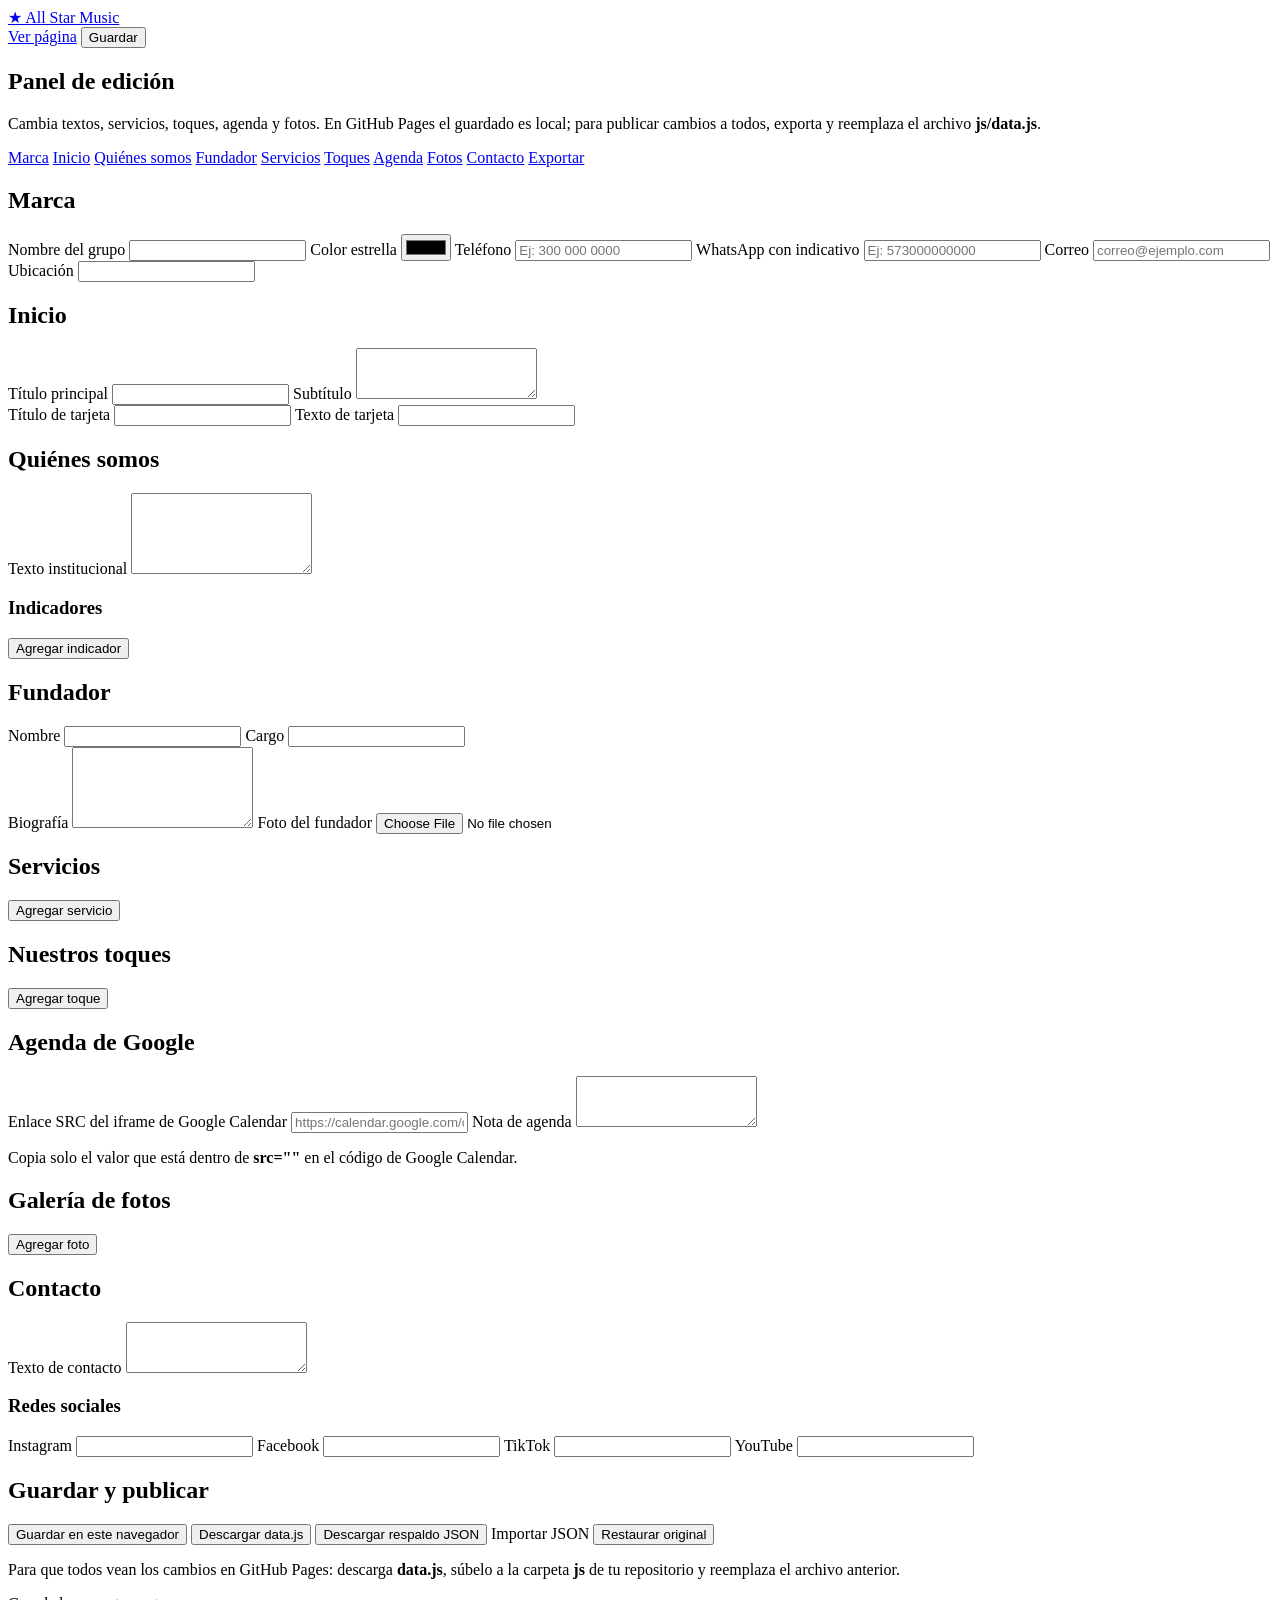
==== admin.html @ 418ec7d7 "Add files via upload" ====
<!DOCTYPE html>
<html lang="es">
<head>
  <meta charset="UTF-8" />
  <meta name="viewport" content="width=device-width, initial-scale=1.0" />
  <title>Panel de edición | All Star Music</title>
  <link rel="stylesheet" href="css/styles.css" />
</head>
<body class="admin-body">
  <header class="admin-header">
    <div class="container admin-nav">
      <a class="brand" href="index.html">
        <span class="brand-star">★</span>
        <span>All Star Music</span>
      </a>
      <div class="admin-actions">
        <a class="btn btn-outline btn-small" href="index.html" target="_blank">Ver página</a>
        <button class="btn btn-small" id="saveBtn">Guardar</button>
      </div>
    </div>
  </header>

  <main class="container admin-layout">
    <aside class="admin-sidebar">
      <h1>Panel de edición</h1>
      <p>
        Cambia textos, servicios, toques, agenda y fotos. En GitHub Pages el guardado es local;
        para publicar cambios a todos, exporta y reemplaza el archivo <strong>js/data.js</strong>.
      </p>
      <nav>
        <a href="#marca">Marca</a>
        <a href="#inicio-admin">Inicio</a>
        <a href="#quienes-admin">Quiénes somos</a>
        <a href="#fundador-admin">Fundador</a>
        <a href="#servicios-admin">Servicios</a>
        <a href="#toques-admin">Toques</a>
        <a href="#agenda-admin">Agenda</a>
        <a href="#galeria-admin">Fotos</a>
        <a href="#contacto-admin">Contacto</a>
        <a href="#exportar-admin">Exportar</a>
      </nav>
    </aside>

    <section class="admin-panel">
      <form id="adminForm">
        <section class="admin-card" id="marca">
          <h2>Marca</h2>
          <div class="form-grid">
            <label>Nombre del grupo
              <input id="brand_name" type="text" />
            </label>
            <label>Color estrella
              <input id="brand_primaryColor" type="color" />
            </label>
            <label>Teléfono
              <input id="brand_phone" type="text" placeholder="Ej: 300 000 0000" />
            </label>
            <label>WhatsApp con indicativo
              <input id="brand_whatsapp" type="text" placeholder="Ej: 573000000000" />
            </label>
            <label>Correo
              <input id="brand_email" type="email" placeholder="correo@ejemplo.com" />
            </label>
            <label>Ubicación
              <input id="brand_location" type="text" />
            </label>
          </div>
        </section>

        <section class="admin-card" id="inicio-admin">
          <h2>Inicio</h2>
          <label>Título principal
            <input id="hero_title" type="text" />
          </label>
          <label>Subtítulo
            <textarea id="hero_subtitle" rows="3"></textarea>
          </label>
          <div class="form-grid">
            <label>Título de tarjeta
              <input id="hero_cardTitle" type="text" />
            </label>
            <label>Texto de tarjeta
              <input id="hero_cardText" type="text" />
            </label>
          </div>
        </section>

        <section class="admin-card" id="quienes-admin">
          <h2>Quiénes somos</h2>
          <label>Texto institucional
            <textarea id="about_text" rows="5"></textarea>
          </label>

          <h3>Indicadores</h3>
          <div id="statsEditor" class="editor-list"></div>
          <button type="button" class="btn btn-outline btn-small" id="addStatBtn">Agregar indicador</button>
        </section>

        <section class="admin-card" id="fundador-admin">
          <h2>Fundador</h2>
          <div class="form-grid">
            <label>Nombre
              <input id="founder_name" type="text" />
            </label>
            <label>Cargo
              <input id="founder_role" type="text" />
            </label>
          </div>
          <label>Biografía
            <textarea id="founder_bio" rows="5"></textarea>
          </label>
          <label>Foto del fundador
            <input id="founder_photoFile" type="file" accept="image/*" />
          </label>
          <input id="founder_photo" type="hidden" />
          <div id="founderPhotoPreview" class="image-preview"></div>
        </section>

        <section class="admin-card" id="servicios-admin">
          <h2>Servicios</h2>
          <div id="servicesEditor" class="editor-list"></div>
          <button type="button" class="btn btn-outline btn-small" id="addServiceBtn">Agregar servicio</button>
        </section>

        <section class="admin-card" id="toques-admin">
          <h2>Nuestros toques</h2>
          <div id="toquesEditor" class="editor-list"></div>
          <button type="button" class="btn btn-outline btn-small" id="addToqueBtn">Agregar toque</button>
        </section>

        <section class="admin-card" id="agenda-admin">
          <h2>Agenda de Google</h2>
          <label>Enlace SRC del iframe de Google Calendar
            <input id="calendar_embedSrc" type="url" placeholder="https://calendar.google.com/calendar/embed?src=..." />
          </label>
          <label>Nota de agenda
            <textarea id="calendar_note" rows="3"></textarea>
          </label>
          <p class="help-text">
            Copia solo el valor que está dentro de <strong>src=""</strong> en el código de Google Calendar.
          </p>
        </section>

        <section class="admin-card" id="galeria-admin">
          <h2>Galería de fotos</h2>
          <div id="galleryEditor" class="editor-list"></div>
          <button type="button" class="btn btn-outline btn-small" id="addPhotoBtn">Agregar foto</button>
        </section>

        <section class="admin-card" id="contacto-admin">
          <h2>Contacto</h2>
          <label>Texto de contacto
            <textarea id="contact_text" rows="3"></textarea>
          </label>
          <h3>Redes sociales</h3>
          <div class="form-grid">
            <label>Instagram
              <input id="social_instagram" type="url" />
            </label>
            <label>Facebook
              <input id="social_facebook" type="url" />
            </label>
            <label>TikTok
              <input id="social_tiktok" type="url" />
            </label>
            <label>YouTube
              <input id="social_youtube" type="url" />
            </label>
          </div>
        </section>

        <section class="admin-card" id="exportar-admin">
          <h2>Guardar y publicar</h2>
          <div class="button-row">
            <button type="button" class="btn" id="saveLocalBtn">Guardar en este navegador</button>
            <button type="button" class="btn btn-outline" id="exportDataBtn">Descargar data.js</button>
            <button type="button" class="btn btn-outline" id="exportJsonBtn">Descargar respaldo JSON</button>
            <label class="btn btn-outline file-btn">
              Importar JSON
              <input id="importJsonInput" type="file" accept="application/json" hidden />
            </label>
            <button type="button" class="btn btn-danger" id="resetBtn">Restaurar original</button>
          </div>
          <p class="help-text">
            Para que todos vean los cambios en GitHub Pages: descarga <strong>data.js</strong>,
            súbelo a la carpeta <strong>js</strong> de tu repositorio y reemplaza el archivo anterior.
          </p>
        </section>
      </form>
    </section>
  </main>

  <div class="toast" id="toast">Guardado correctamente</div>

  <script src="js/data.js"></script>
  <script src="js/admin.js"></script>
</body>
</html>
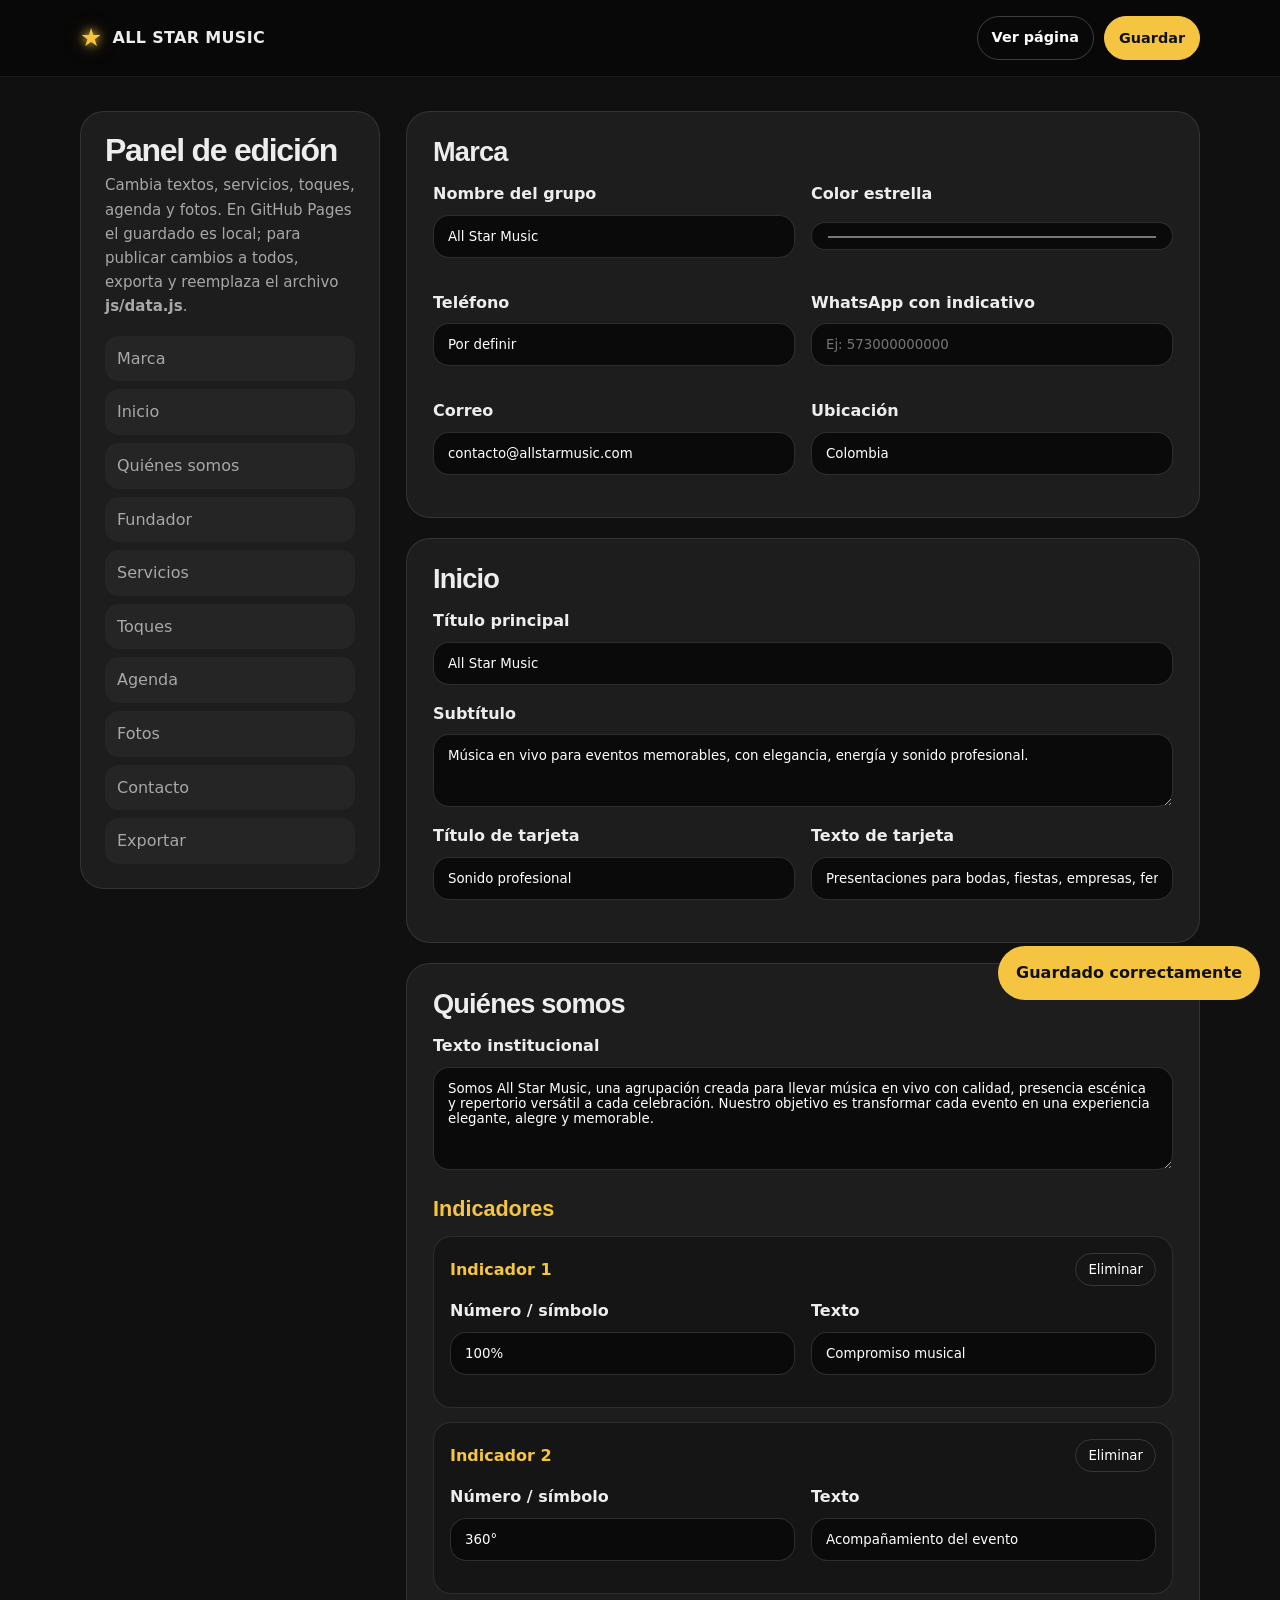
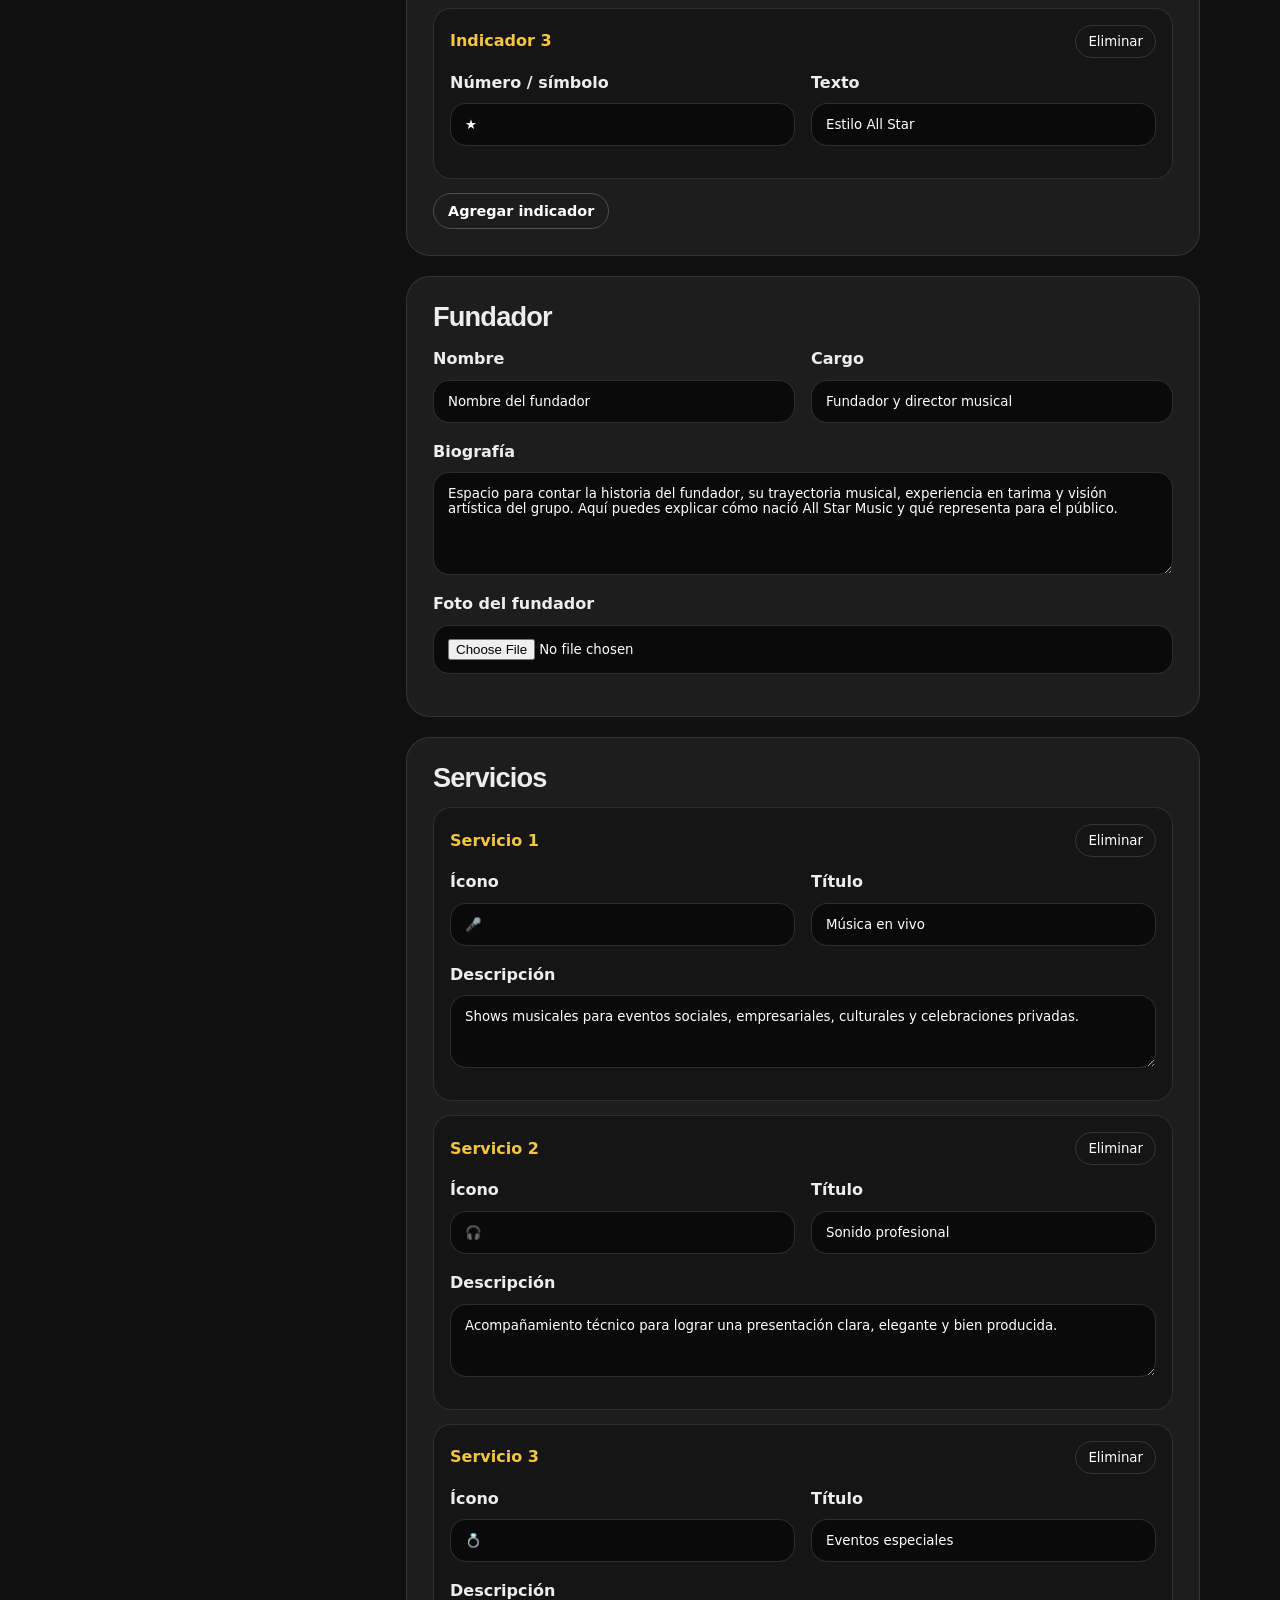
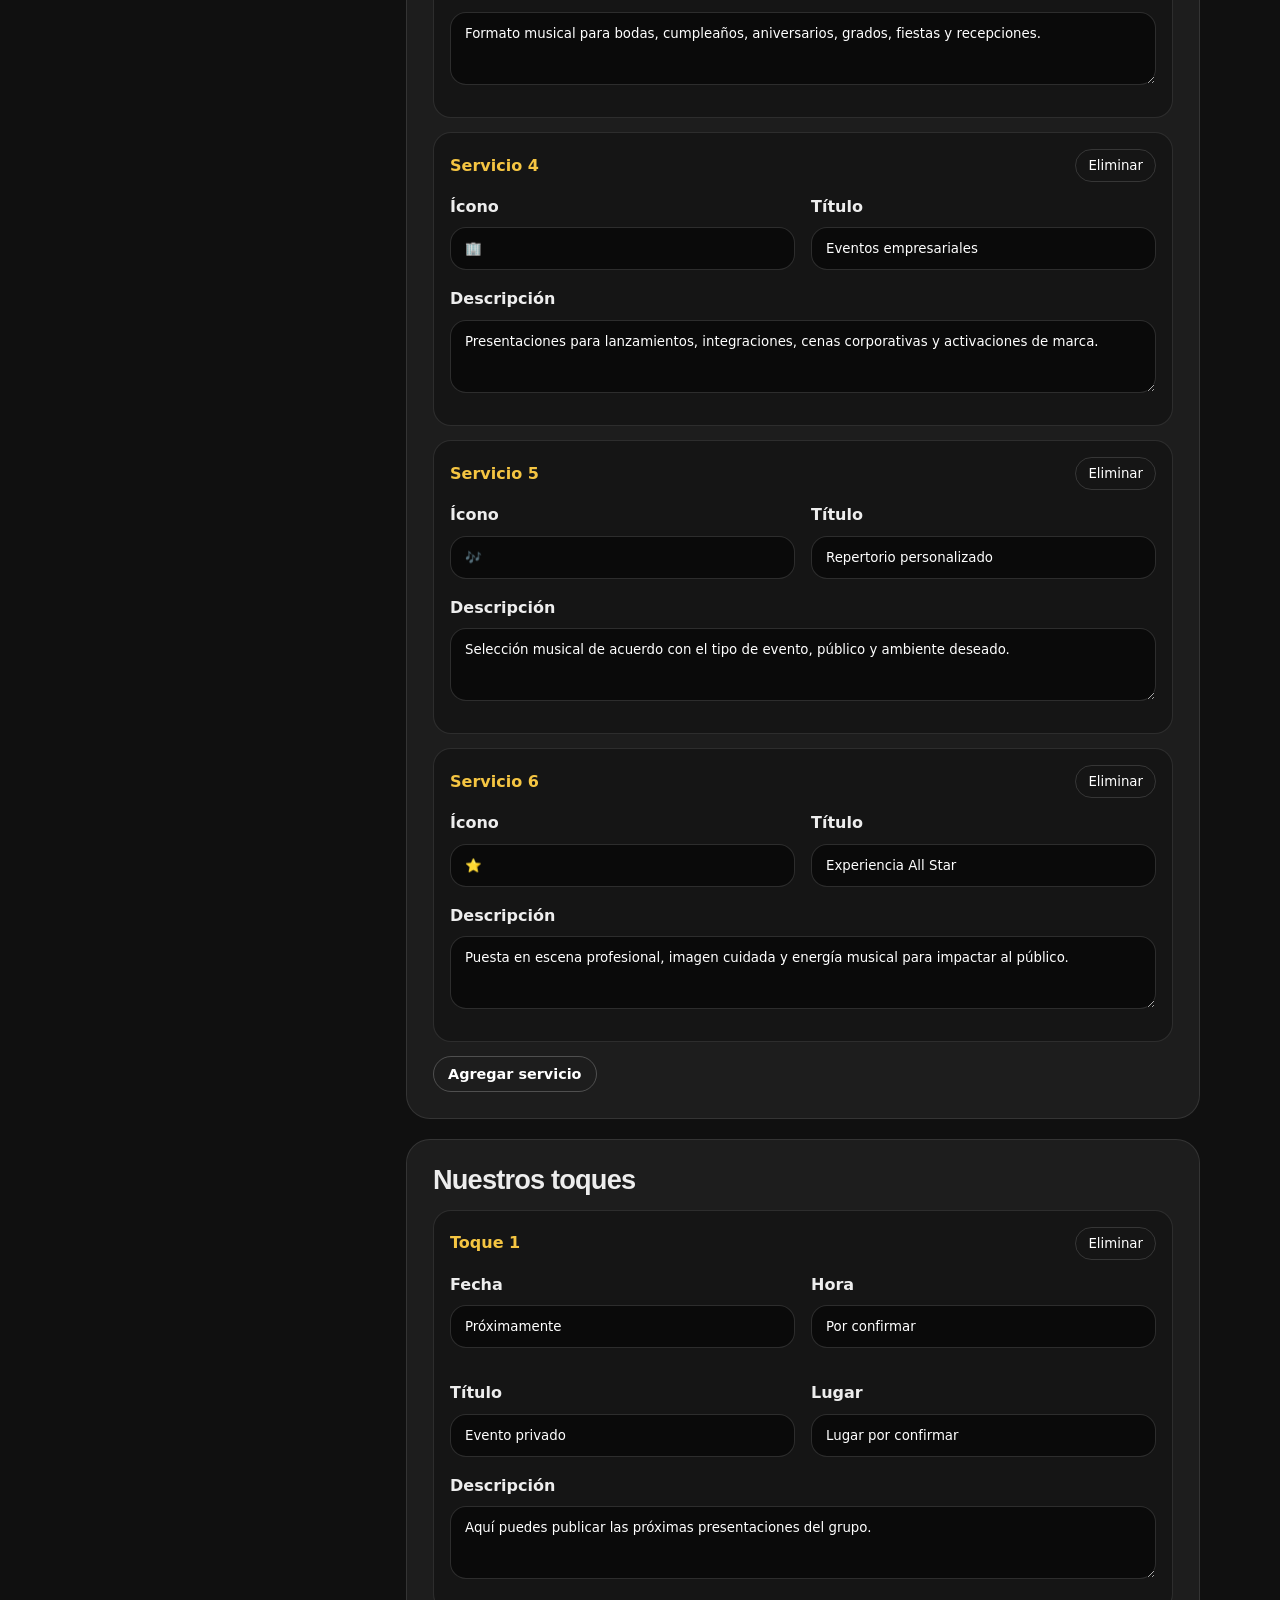
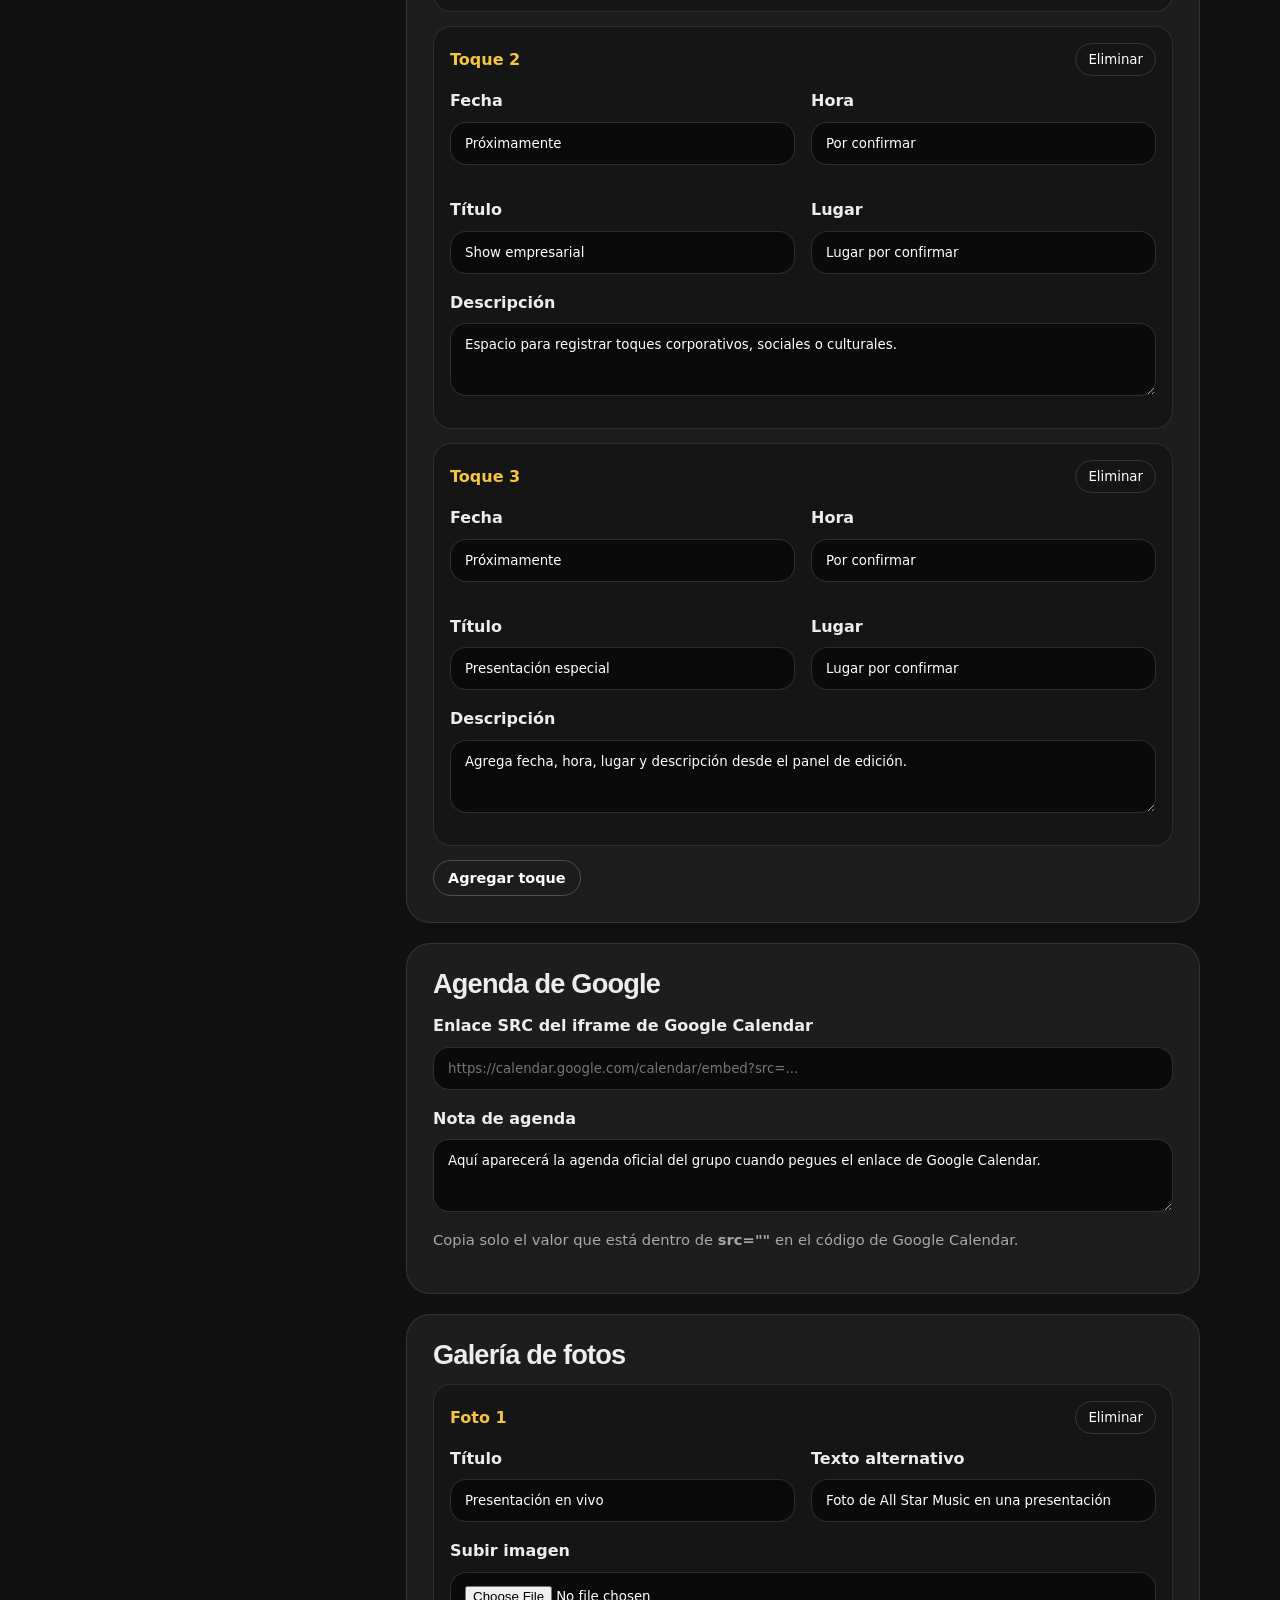
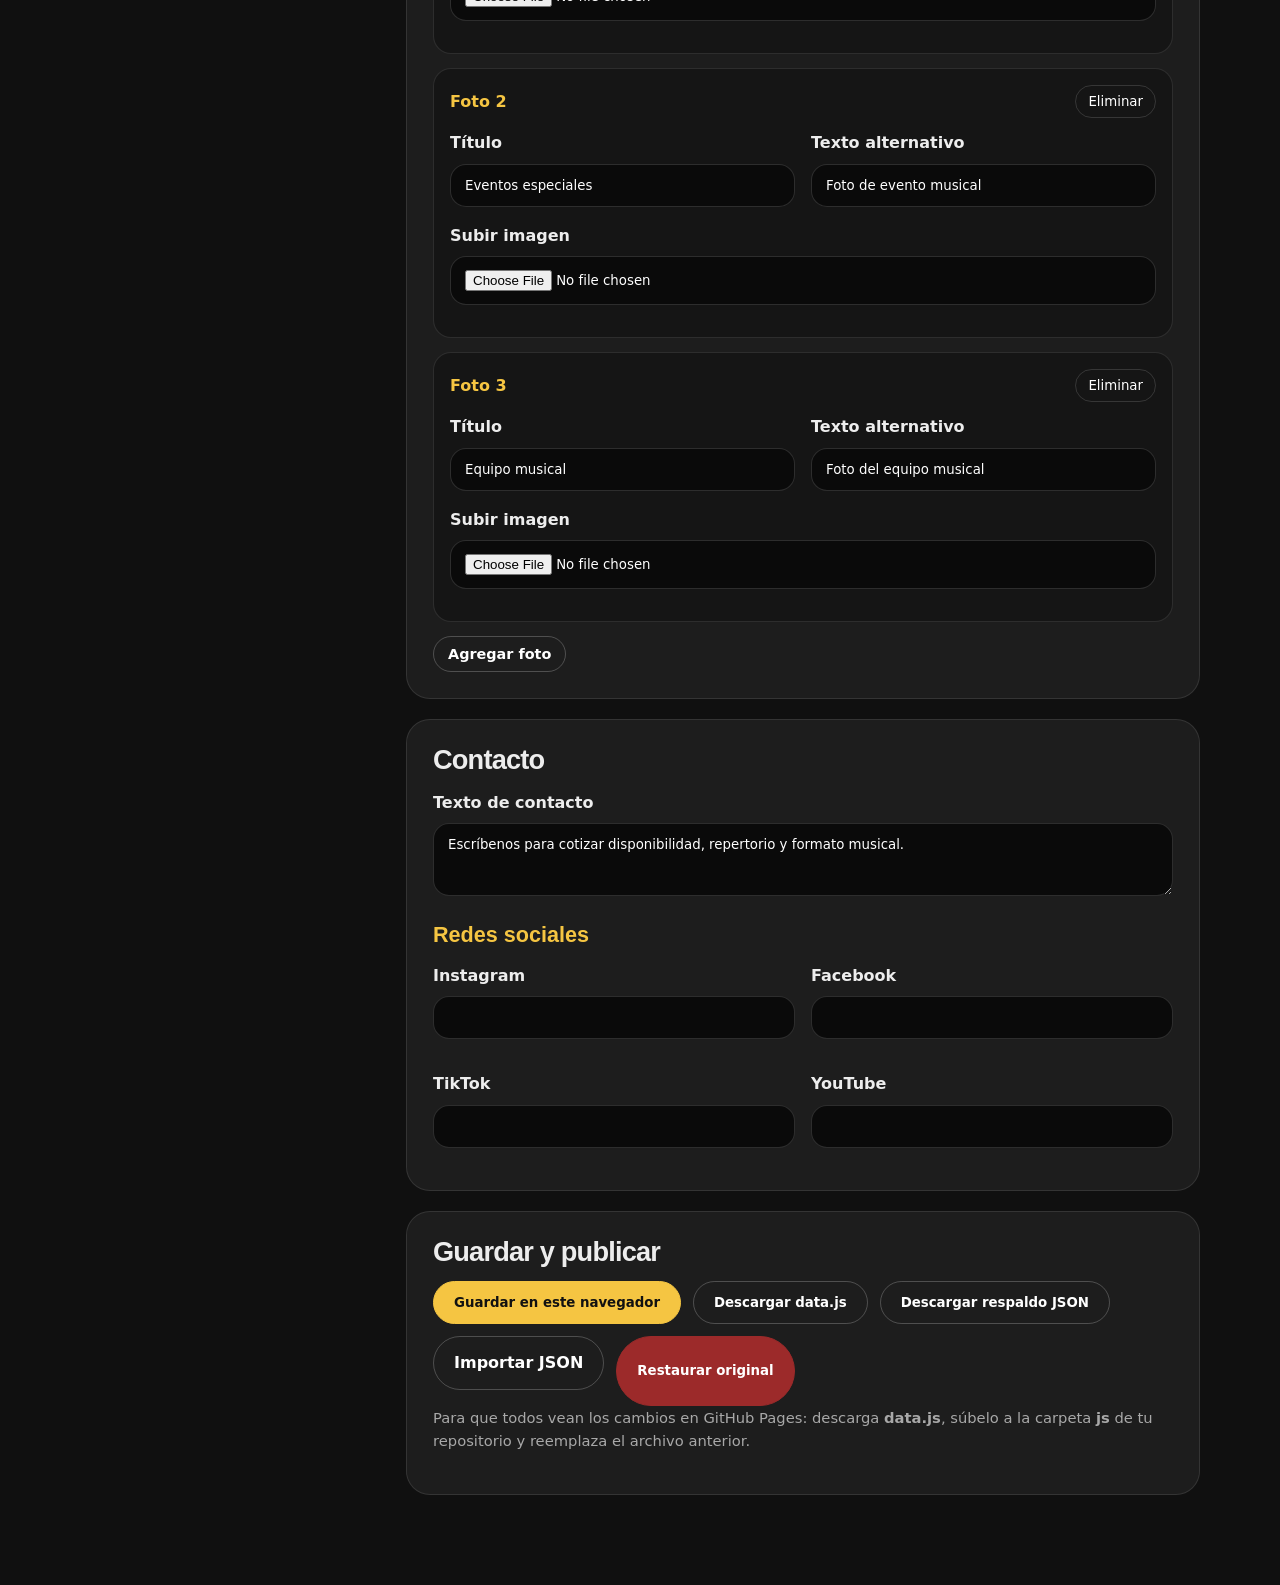
==== commit 234bcd90: "Add files via upload" ====
--- a/css/styles.css
+++ b/css/styles.css
@@ -0,0 +1,1032 @@
+
+/* Fuente estilo Acuario Music */
+@import url('https://fonts.googleapis.com/css2?family=Orbitron:wght@700;900&display=swap');
+
+body, h1, h2, h3, .hero-text {
+    font-family: 'Orbitron', sans-serif;
+}
+
+/* Paleta colores Acuario Music */
+:root {
+    --black: #0b0b0b;
+    --dark: #1a1a2e;
+    --gray-900: #2c2c3c;
+    --gray-400: #d8d8ff;
+    --star: #ffcc00;
+    --star-soft: rgba(255,204,0,0.25);
+}
+
+/* Hero gradiente animado */
+.hero {
+    background: linear-gradient(120deg, #0b0b0b, #1a1a2e, #ffcc00, #1a1a2e);
+    background-size: 400% 400%;
+    animation: gradientMove 20s ease infinite;
+    position: relative;
+}
+
+@keyframes gradientMove {
+    0%{background-position:0% 50%;}
+    50%{background-position:100% 50%;}
+    100%{background-position:0% 50%;}
+}
+
+/* Glow neón en hero y estrella */
+.brand-star, .hero h1, .hero-card span {
+    animation: glow 2s infinite alternate;
+    color: var(--star);
+    text-shadow: 0 0 15px var(--star), 0 0 40px var(--star-soft), 0 0 60px var(--star-soft);
+}
+
+@keyframes glow {
+    0%{text-shadow:0 0 15px var(--star), 0 0 40px var(--star-soft);}
+    50%{text-shadow:0 0 30px var(--star), 0 0 80px var(--star-soft);}
+    100%{text-shadow:0 0 15px var(--star), 0 0 40px var(--star-soft);}
+}
+
+/* Fade-in scroll */
+.fade-up {
+    opacity: 0;
+    transform: translateY(30px);
+    transition: opacity 1s ease, transform 1s ease;
+}
+.fade-up.show {
+    opacity: 1;
+    transform: translateY(0);
+}
+
+/* Hover glow tarjetas estilo Acuario */
+.info-card:hover, .toque-card:hover, .gallery-item:hover {
+    transform: scale(1.08);
+    border-color: var(--star);
+    box-shadow: 0 0 40px var(--star-soft);
+    transition: transform 0.3s ease, box-shadow 0.3s ease;
+}
+
+/* Partículas hero más visibles */
+.hero::before {
+    content:'';
+    position:absolute;
+    inset:0;
+    background: radial-gradient(circle, rgba(255,204,0,0.15) 1px, transparent 1px);
+    background-size:12px 12px;
+    animation: moveParticles 15s linear infinite;
+}
+@keyframes moveParticles{
+    0%{background-position:0 0;}
+    100%{background-position:300px 300px;}
+}
+
+
+/* Fuente display llamativa */
+@import url('https://fonts.googleapis.com/css2?family=Orbitron:wght@700;900&display=swap');
+
+body, h1, h2, h3, .hero-text {
+    font-family: 'Orbitron', sans-serif;
+}
+
+/* Paleta vibrante */
+:root {
+    --black: #0b0b0b;
+    --dark: #1a1a1a;
+    --gray-900: #2e2e2e;
+    --gray-400: #d0d0d0;
+    --star: #ffcc00;
+    --star-soft: rgba(255,204,0,0.25);
+}
+
+/* Hero con gradiente animado */
+.hero {
+    background: linear-gradient(120deg, #1a1a1a, #ffcc00, #1a1a1a, #ff6600);
+    background-size: 300% 300%;
+    animation: gradientMove 15s ease infinite;
+}
+
+@keyframes gradientMove {
+    0%{background-position:0% 50%;}
+    50%{background-position:100% 50%;}
+    100%{background-position:0% 50%;}
+}
+
+/* Glow animado en hero y estrella */
+.brand-star, .hero h1, .hero-card span {
+    animation: glow 2s infinite alternate;
+    color: var(--star);
+    text-shadow: 0 0 10px var(--star), 0 0 20px var(--star-soft), 0 0 30px var(--star-soft);
+}
+
+@keyframes glow {
+    0%{text-shadow:0 0 10px var(--star), 0 0 20px var(--star-soft);}
+    50%{text-shadow:0 0 25px var(--star), 0 0 50px var(--star-soft);}
+    100%{text-shadow:0 0 10px var(--star), 0 0 20px var(--star-soft);}
+}
+
+/* Fade-in scroll */
+.fade-up {
+    opacity: 0;
+    transform: translateY(20px);
+    transition: opacity 0.8s ease, transform 0.8s ease;
+}
+.fade-up.show {
+    opacity: 1;
+    transform: translateY(0);
+}
+
+/* Hover glow tarjetas */
+.info-card:hover, .toque-card:hover, .gallery-item:hover {
+    transform: scale(1.05);
+    border-color: var(--star);
+    box-shadow: 0 0 30px var(--star-soft);
+    transition: transform 0.3s ease, box-shadow 0.3s ease;
+}
+
+/* Hero partículas más visibles */
+.hero::before {
+    content:'';
+    position:absolute;
+    inset:0;
+    background: radial-gradient(circle, rgba(255,204,0,0.12) 1px, transparent 1px);
+    background-size:15px 15px;
+    animation: moveParticles 10s linear infinite;
+}
+@keyframes moveParticles{
+    0%{background-position:0 0;}
+    100%{background-position:200px 200px;}
+}
+
+:root {
+  --black: #090909;
+  --dark: #131313;
+  --gray-900: #1f1f1f;
+  --gray-800: #2b2b2b;
+  --gray-700: #3a3a3a;
+  --gray-400: #a8a8a8;
+  --gray-200: #ededed;
+  --white: #ffffff;
+  --star: #f5c542;
+  --star-soft: rgba(245, 197, 66, 0.18);
+  --radius: 24px;
+  --shadow: 0 24px 80px rgba(0, 0, 0, 0.38);
+  --font: Inter, ui-sans-serif, system-ui, -apple-system, BlinkMacSystemFont, "Segoe UI", sans-serif;
+}
+
+* {
+  box-sizing: border-box;
+}
+
+html {
+  scroll-behavior: smooth;
+}
+
+body {
+  margin: 0;
+  font-family: var(--font);
+  color: var(--gray-200);
+  background: var(--black);
+  line-height: 1.6;
+}
+
+a {
+  color: inherit;
+  text-decoration: none;
+}
+
+img {
+  display: block;
+  width: 100%;
+}
+
+button,
+input,
+textarea {
+  font-family: inherit;
+}
+
+.container {
+  width: min(1120px, calc(100% - 40px));
+  margin: 0 auto;
+}
+
+.site-header {
+  position: sticky;
+  top: 0;
+  z-index: 30;
+  backdrop-filter: blur(16px);
+  background: rgba(9, 9, 9, 0.84);
+  border-bottom: 1px solid rgba(255, 255, 255, 0.08);
+}
+
+.nav {
+  height: 76px;
+  display: flex;
+  align-items: center;
+  justify-content: space-between;
+}
+
+.brand {
+  display: inline-flex;
+  align-items: center;
+  gap: 10px;
+  font-weight: 900;
+  letter-spacing: 0.02em;
+  text-transform: uppercase;
+}
+
+.brand-star {
+  color: var(--star);
+  font-size: 1.55rem;
+  filter: drop-shadow(0 0 10px var(--star-soft));
+}
+
+.nav-links {
+  display: flex;
+  align-items: center;
+  gap: 22px;
+  color: var(--gray-400);
+  font-size: 0.95rem;
+}
+
+.nav-links a:hover {
+  color: var(--white);
+}
+
+.nav-toggle {
+  display: none;
+  border: 0;
+  background: transparent;
+  color: var(--white);
+  font-size: 2rem;
+}
+
+.btn {
+  display: inline-flex;
+  align-items: center;
+  justify-content: center;
+  border: 1px solid var(--star);
+  background: var(--star);
+  color: #111;
+  padding: 13px 20px;
+  border-radius: 999px;
+  font-weight: 800;
+  cursor: pointer;
+  transition: transform 0.18s ease, background 0.18s ease, color 0.18s ease;
+}
+
+.btn:hover {
+  transform: translateY(-2px);
+}
+
+.btn-outline {
+  background: transparent;
+  color: var(--white);
+  border-color: rgba(255, 255, 255, 0.22);
+}
+
+.btn-outline:hover {
+  border-color: var(--star);
+  color: var(--star);
+}
+
+.btn-small {
+  padding: 9px 14px;
+  font-size: 0.9rem;
+}
+
+.btn-danger {
+  border-color: #9c2a2a;
+  background: #9c2a2a;
+  color: #fff;
+}
+
+.hero {
+  position: relative;
+  min-height: 720px;
+  display: grid;
+  align-items: center;
+  overflow: hidden;
+  background:
+    radial-gradient(circle at 80% 20%, rgba(245, 197, 66, 0.18), transparent 26%),
+    linear-gradient(135deg, #050505 0%, #171717 48%, #2c2c2c 100%);
+}
+
+.hero::before {
+  content: "";
+  position: absolute;
+  inset: 0;
+  background-image:
+    linear-gradient(rgba(255,255,255,0.035) 1px, transparent 1px),
+    linear-gradient(90deg, rgba(255,255,255,0.035) 1px, transparent 1px);
+  background-size: 42px 42px;
+  mask-image: linear-gradient(to bottom, rgba(0,0,0,1), transparent);
+}
+
+.hero-overlay {
+  position: absolute;
+  inset: auto 0 0 0;
+  height: 260px;
+  background: linear-gradient(transparent, var(--black));
+  pointer-events: none;
+}
+
+.hero-grid {
+  position: relative;
+  display: grid;
+  grid-template-columns: 1.2fr 0.8fr;
+  align-items: center;
+  gap: 48px;
+}
+
+.eyebrow,
+.section-kicker {
+  color: var(--star);
+  text-transform: uppercase;
+  font-weight: 900;
+  letter-spacing: 0.18em;
+  font-size: 0.78rem;
+}
+
+h1,
+h2,
+h3,
+p {
+  margin-top: 0;
+}
+
+h1 {
+  margin-bottom: 22px;
+  font-size: clamp(3.2rem, 8vw, 7rem);
+  line-height: 0.92;
+  letter-spacing: -0.07em;
+}
+
+h2 {
+  margin-bottom: 16px;
+  font-size: clamp(2rem, 4.3vw, 4rem);
+  line-height: 1;
+  letter-spacing: -0.045em;
+}
+
+h3 {
+  font-size: 1.35rem;
+  margin-bottom: 10px;
+}
+
+.hero-text {
+  max-width: 680px;
+  font-size: clamp(1.1rem, 2vw, 1.45rem);
+  color: var(--gray-400);
+}
+
+.hero-actions {
+  display: flex;
+  flex-wrap: wrap;
+  gap: 14px;
+  margin-top: 34px;
+}
+
+.hero-card {
+  position: relative;
+  padding: 38px;
+  border: 1px solid rgba(255,255,255,0.12);
+  border-radius: var(--radius);
+  background: rgba(255, 255, 255, 0.06);
+  box-shadow: var(--shadow);
+  overflow: hidden;
+}
+
+.hero-card::after {
+  content: "";
+  position: absolute;
+  width: 220px;
+  height: 220px;
+  right: -80px;
+  bottom: -80px;
+  background: var(--star-soft);
+  filter: blur(4px);
+  border-radius: 50%;
+}
+
+.star-orbit {
+  display: grid;
+  place-items: center;
+  width: 130px;
+  height: 130px;
+  margin-bottom: 30px;
+  border-radius: 50%;
+  border: 1px solid rgba(245, 197, 66, 0.4);
+  background: radial-gradient(circle, rgba(245,197,66,0.25), rgba(255,255,255,0.03));
+}
+
+.star-orbit span {
+  color: var(--star);
+  font-size: 4rem;
+}
+
+.section {
+  padding: 100px 0;
+  background: var(--black);
+}
+
+.section-dark {
+  background:
+    radial-gradient(circle at 12% 30%, rgba(245, 197, 66, 0.08), transparent 22%),
+    var(--dark);
+}
+
+.split {
+  display: grid;
+  grid-template-columns: 0.85fr 1.15fr;
+  gap: 54px;
+  align-items: start;
+}
+
+.lead {
+  color: var(--gray-400);
+  font-size: 1.24rem;
+}
+
+.stats {
+  margin-top: 48px;
+  display: grid;
+  grid-template-columns: repeat(3, 1fr);
+  gap: 18px;
+}
+
+.stat-card,
+.info-card,
+.toque-card,
+.contact-card {
+  border: 1px solid rgba(255,255,255,0.1);
+  border-radius: var(--radius);
+  background: rgba(255, 255, 255, 0.055);
+  padding: 26px;
+}
+
+.stat-card strong {
+  display: block;
+  color: var(--star);
+  font-size: 2.15rem;
+  line-height: 1;
+}
+
+.stat-card span {
+  color: var(--gray-400);
+}
+
+.founder-grid {
+  display: grid;
+  grid-template-columns: 0.9fr 1.1fr;
+  gap: 60px;
+  align-items: center;
+}
+
+.founder-photo {
+  min-height: 420px;
+  border-radius: var(--radius);
+  overflow: hidden;
+  background: var(--gray-900);
+  border: 1px solid rgba(255,255,255,0.1);
+}
+
+.founder-photo img {
+  height: 420px;
+  object-fit: cover;
+}
+
+.photo-placeholder {
+  min-height: 420px;
+  display: grid;
+  place-content: center;
+  text-align: center;
+  color: var(--gray-400);
+  background:
+    radial-gradient(circle at center, rgba(245, 197, 66, 0.22), transparent 38%),
+    linear-gradient(135deg, #1b1b1b, #050505);
+}
+
+.photo-placeholder span {
+  color: var(--star);
+  font-size: 5rem;
+}
+
+.section-title {
+  text-align: center;
+  max-width: 760px;
+}
+
+.section-title p {
+  color: var(--gray-400);
+}
+
+.cards-grid {
+  margin-top: 44px;
+  display: grid;
+  grid-template-columns: repeat(3, 1fr);
+  gap: 18px;
+}
+
+.info-card,
+.toque-card {
+  min-height: 220px;
+}
+
+.info-card .icon {
+  display: inline-grid;
+  place-items: center;
+  width: 52px;
+  height: 52px;
+  margin-bottom: 18px;
+  border-radius: 16px;
+  background: var(--star-soft);
+  color: var(--star);
+  font-size: 1.6rem;
+}
+
+.info-card p,
+.toque-card p {
+  color: var(--gray-400);
+}
+
+.toque-date {
+  display: inline-flex;
+  margin-bottom: 16px;
+  color: var(--star);
+  font-weight: 900;
+}
+
+.calendar-box {
+  margin-top: 40px;
+  border-radius: var(--radius);
+  border: 1px solid rgba(255,255,255,0.1);
+  overflow: hidden;
+  background: var(--gray-900);
+  min-height: 520px;
+}
+
+.calendar-box iframe {
+  width: 100%;
+  min-height: 640px;
+  border: 0;
+}
+
+.calendar-empty {
+  min-height: 520px;
+  display: grid;
+  place-content: center;
+  text-align: center;
+  padding: 40px;
+}
+
+.calendar-empty span {
+  color: var(--star);
+  font-size: 4rem;
+}
+
+.gallery-grid {
+  margin-top: 44px;
+  display: grid;
+  grid-template-columns: repeat(3, 1fr);
+  gap: 18px;
+}
+
+.gallery-item {
+  position: relative;
+  min-height: 290px;
+  overflow: hidden;
+  border-radius: var(--radius);
+  background: var(--gray-900);
+  border: 1px solid rgba(255,255,255,0.1);
+}
+
+.gallery-item img {
+  height: 100%;
+  min-height: 290px;
+  object-fit: cover;
+}
+
+.gallery-placeholder {
+  min-height: 290px;
+  display: grid;
+  place-content: center;
+  text-align: center;
+  color: var(--gray-400);
+  background: linear-gradient(135deg, #222, #080808);
+}
+
+.gallery-placeholder span {
+  color: var(--star);
+  font-size: 3rem;
+}
+
+.gallery-caption {
+  position: absolute;
+  inset: auto 12px 12px 12px;
+  padding: 12px 14px;
+  border-radius: 16px;
+  background: rgba(0,0,0,0.7);
+  backdrop-filter: blur(10px);
+  font-weight: 800;
+}
+
+.contact-section {
+  background:
+    radial-gradient(circle at 80% 20%, rgba(245, 197, 66, 0.12), transparent 26%),
+    var(--black);
+}
+
+.contact-grid {
+  display: grid;
+  grid-template-columns: 1.1fr 0.9fr;
+  gap: 44px;
+  align-items: center;
+}
+
+.contact-card {
+  background: rgba(255,255,255,0.07);
+}
+
+.contact-actions {
+  margin-top: 24px;
+  display: flex;
+  flex-wrap: wrap;
+  gap: 12px;
+}
+
+.footer {
+  padding: 30px 0;
+  border-top: 1px solid rgba(255,255,255,0.08);
+  color: var(--gray-400);
+  background: #060606;
+}
+
+.footer-grid {
+  display: flex;
+  justify-content: space-between;
+  gap: 18px;
+  align-items: center;
+  flex-wrap: wrap;
+}
+
+.footer-links {
+  display: flex;
+  gap: 16px;
+  flex-wrap: wrap;
+}
+
+.footer-links a {
+  color: var(--gray-400);
+}
+
+.footer-links a:hover {
+  color: var(--star);
+}
+
+/* Admin */
+.admin-body {
+  background: #101010;
+}
+
+.admin-header {
+  position: sticky;
+  top: 0;
+  z-index: 50;
+  background: rgba(8,8,8,0.94);
+  border-bottom: 1px solid rgba(255,255,255,0.08);
+}
+
+.admin-nav {
+  min-height: 76px;
+  display: flex;
+  justify-content: space-between;
+  align-items: center;
+}
+
+.admin-actions {
+  display: flex;
+  gap: 10px;
+  flex-wrap: wrap;
+}
+
+.admin-layout {
+  display: grid;
+  grid-template-columns: 300px minmax(0, 1fr);
+  gap: 26px;
+  padding: 34px 0 70px;
+}
+
+.admin-sidebar {
+  position: sticky;
+  top: 100px;
+  align-self: start;
+  border: 1px solid rgba(255,255,255,0.1);
+  border-radius: var(--radius);
+  padding: 24px;
+  background: rgba(255,255,255,0.055);
+}
+
+.admin-sidebar h1 {
+  font-size: 2rem;
+  letter-spacing: -0.04em;
+  margin-bottom: 8px;
+}
+
+.admin-sidebar p {
+  color: var(--gray-400);
+  font-size: 0.94rem;
+}
+
+.admin-sidebar nav {
+  display: grid;
+  gap: 8px;
+  margin-top: 18px;
+}
+
+.admin-sidebar a {
+  padding: 10px 12px;
+  border-radius: 14px;
+  color: var(--gray-400);
+  background: rgba(255,255,255,0.04);
+}
+
+.admin-sidebar a:hover {
+  color: var(--star);
+  background: rgba(245,197,66,0.1);
+}
+
+.admin-panel {
+  display: grid;
+  gap: 18px;
+}
+
+.admin-card {
+  margin-bottom: 20px;
+  border: 1px solid rgba(255,255,255,0.1);
+  border-radius: var(--radius);
+  padding: 26px;
+  background: rgba(255,255,255,0.055);
+}
+
+.admin-card h2 {
+  font-size: 1.7rem;
+  letter-spacing: -0.03em;
+}
+
+.admin-card h3 {
+  margin-top: 22px;
+  color: var(--star);
+}
+
+.form-grid {
+  display: grid;
+  grid-template-columns: 1fr 1fr;
+  gap: 16px;
+}
+
+label {
+  display: grid;
+  gap: 8px;
+  margin-bottom: 16px;
+  color: var(--gray-200);
+  font-weight: 800;
+}
+
+input,
+textarea {
+  width: 100%;
+  border: 1px solid rgba(255,255,255,0.14);
+  background: #0a0a0a;
+  color: var(--white);
+  border-radius: 16px;
+  padding: 13px 14px;
+  outline: none;
+}
+
+textarea {
+  resize: vertical;
+}
+
+input:focus,
+textarea:focus {
+  border-color: var(--star);
+}
+
+.help-text {
+  color: var(--gray-400);
+  font-size: 0.92rem;
+}
+
+.editor-list {
+  display: grid;
+  gap: 14px;
+  margin-bottom: 14px;
+}
+
+.editor-item {
+  padding: 16px;
+  border: 1px solid rgba(255,255,255,0.1);
+  border-radius: 18px;
+  background: rgba(0,0,0,0.25);
+}
+
+.editor-item-head {
+  display: flex;
+  justify-content: space-between;
+  gap: 12px;
+  align-items: center;
+  margin-bottom: 12px;
+}
+
+.editor-item-head strong {
+  color: var(--star);
+}
+
+.remove-btn {
+  border: 1px solid rgba(255,255,255,0.14);
+  background: transparent;
+  color: #fff;
+  border-radius: 999px;
+  padding: 8px 12px;
+  cursor: pointer;
+}
+
+.remove-btn:hover {
+  border-color: #9c2a2a;
+  color: #ff8d8d;
+}
+
+.button-row {
+  display: flex;
+  flex-wrap: wrap;
+  gap: 12px;
+}
+
+.file-btn {
+  position: relative;
+  overflow: hidden;
+}
+
+.image-preview {
+  display: grid;
+  grid-template-columns: repeat(auto-fit, minmax(140px, 180px));
+  gap: 12px;
+}
+
+.image-preview img {
+  height: 120px;
+  object-fit: cover;
+  border-radius: 16px;
+  border: 1px solid rgba(255,255,255,0.14);
+}
+
+.toast {
+  position: fixed;
+  right: 20px;
+  bottom: 20px;
+  z-index: 100;
+  padding: 14px 18px;
+  border-radius: 999px;
+  background: var(--star);
+  color: #111;
+  font-weight: 900;
+  transform: translateY(120px);
+  transition: transform 0.25s ease;
+}
+
+.toast.show {
+  transform: translateY(0);
+}
+
+@media (max-width: 920px) {
+  .nav-toggle {
+    display: block;
+  }
+
+  .nav-links {
+    position: absolute;
+    inset: 76px 20px auto 20px;
+    display: none;
+    flex-direction: column;
+    align-items: stretch;
+    padding: 20px;
+    border-radius: 22px;
+    background: #111;
+    border: 1px solid rgba(255,255,255,0.1);
+  }
+
+  .nav-links.show {
+    display: flex;
+  }
+
+  .hero-grid,
+  .split,
+  .founder-grid,
+  .contact-grid,
+  .admin-layout {
+    grid-template-columns: 1fr;
+  }
+
+  .admin-sidebar {
+    position: static;
+  }
+
+  .cards-grid,
+  .gallery-grid,
+  .stats {
+    grid-template-columns: 1fr 1fr;
+  }
+}
+
+@media (max-width: 640px) {
+  .container {
+    width: min(100% - 28px, 1120px);
+  }
+
+  .hero {
+    min-height: 660px;
+  }
+
+  .section {
+    padding: 72px 0;
+  }
+
+  .cards-grid,
+  .gallery-grid,
+  .stats,
+  .form-grid {
+    grid-template-columns: 1fr;
+  }
+
+  .footer-grid {
+    align-items: flex-start;
+    flex-direction: column;
+  }
+
+  .admin-actions {
+    justify-content: flex-end;
+  }
+}
+
+
+
+/* HERO SLIDER */
+.hero-slider{
+  position: fixed;
+  inset: 0;
+  width: 100%;
+  height: 100vh;
+  z-index: -3;
+  overflow: hidden;
+}
+
+.slide{
+  position: absolute;
+  inset: 0;
+  background-size: cover;
+  background-position: center;
+  opacity: 0;
+  transform: scale(1.08);
+  transition: opacity 1.5s ease, transform 6s ease;
+}
+
+.slide.active{
+  opacity: 1;
+  transform: scale(1);
+}
+
+.slider-overlay{
+  position:absolute;
+  inset:0;
+  background: linear-gradient(
+    to bottom,
+    rgba(0,0,0,0.65),
+    rgba(10,10,20,0.8)
+  );
+}
+
+/* Hero content over images */
+.hero{
+  position: relative;
+  z-index: 2;
+  background: transparent !important;
+}
+
+/* Big ALL STAR glow */
+.hero h1{
+  font-size: clamp(3rem, 8vw, 7rem);
+  letter-spacing: 6px;
+  text-transform: uppercase;
+  animation: heroGlow 2s infinite alternate;
+}
+
+@keyframes heroGlow{
+  from{
+    text-shadow:
+      0 0 10px #ffcc00,
+      0 0 30px #ffcc00;
+  }
+  to{
+    text-shadow:
+      0 0 20px #ffcc00,
+      0 0 60px #ffcc00,
+      0 0 100px rgba(255,204,0,.7);
+  }
+}
